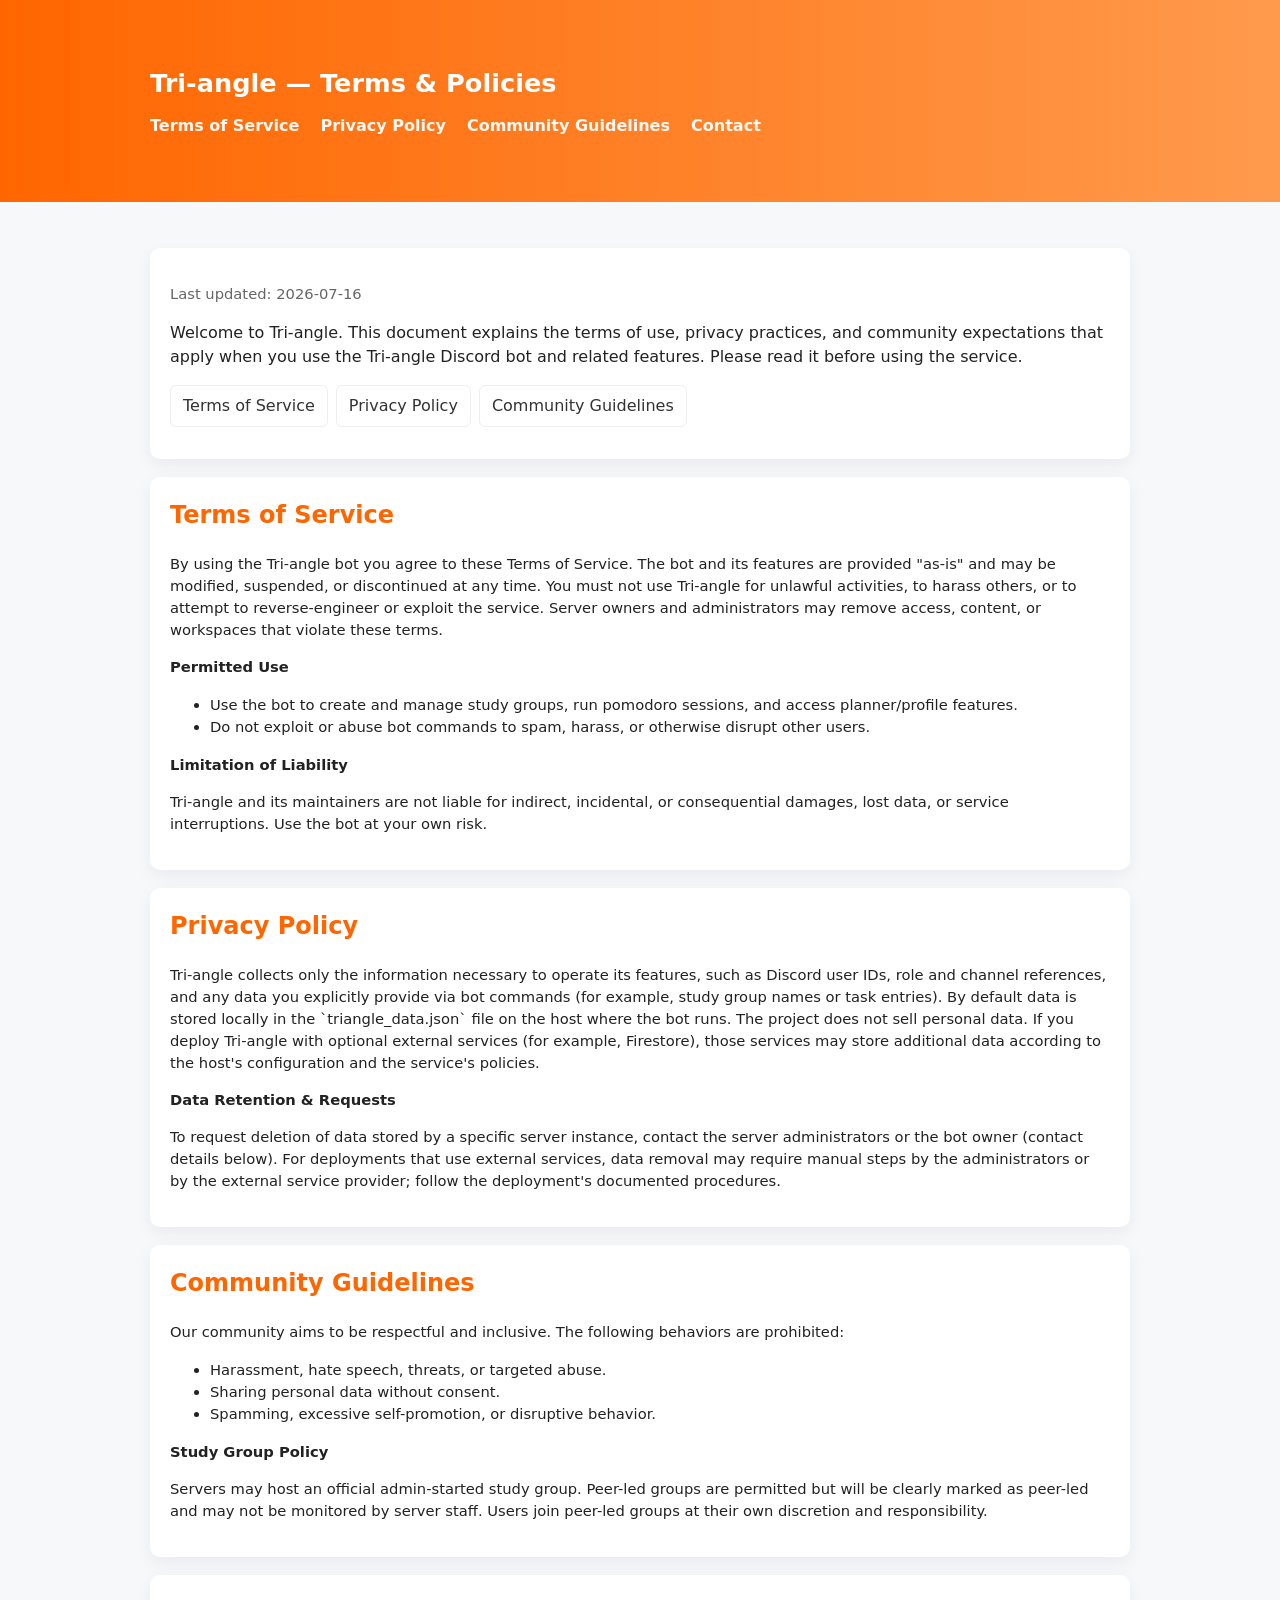
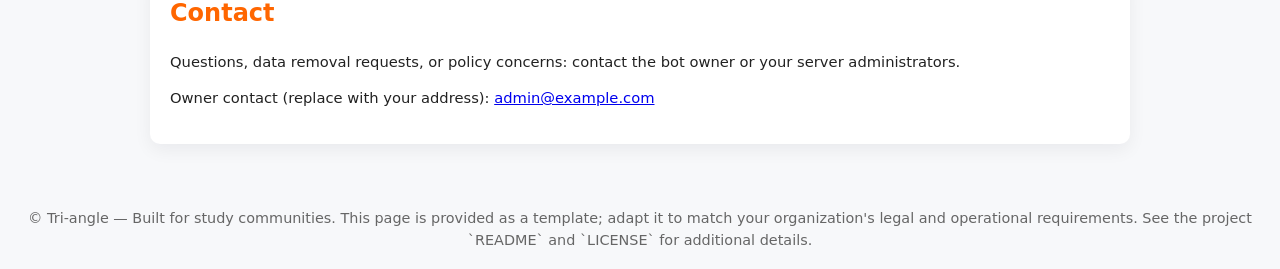
==== terms_and_policies.html @ b5ef46c4 "commit" ====
<!doctype html>
<html lang="en">
<head>
  <meta charset="utf-8" />
  <meta name="viewport" content="width=device-width,initial-scale=1" />
  <title>Tri-angle — Terms & Policies</title>
  <style>
    :root{--accent:#ff6600;--muted:#666}
    body{font-family:Inter,system-ui,Segoe UI,Roboto,Arial;line-height:1.5;color:#222;margin:0;padding:0;background:#f7f8fa}
    header{background:linear-gradient(90deg,var(--accent),#ff9a4d);color:#fff;padding:36px 20px}
    .wrap{max-width:980px;margin:0 auto;padding:28px}
    h1{margin:0;font-size:1.6rem}
    nav{margin-top:12px}
    nav a{color:rgba(255,255,255,0.95);text-decoration:none;margin-right:16px;font-weight:600}
    section{background:#fff;border-radius:10px;padding:20px;margin:18px 0;box-shadow:0 6px 18px rgba(12,20,30,0.06)}
    h2{color:var(--accent);margin-top:0}
    .muted{color:var(--muted);font-size:0.95rem}
    footer{padding:18px 20px;text-align:center;color:var(--muted);font-size:0.9rem}
    @media (max-width:600px){.wrap{padding:18px}header{padding:28px 12px}nav a{display:block;margin:6px 0}}
    .toc{display:flex;flex-wrap:wrap;gap:8px;margin:12px 0}
    .toc a{background:#fff;border:1px solid #eee;padding:8px 12px;border-radius:6px;color:#333;text-decoration:none}
    .small{font-size:0.92rem}
  </style>
</head>
<body>
  <header>
    <div class="wrap">
      <h1>Tri-angle — Terms & Policies</h1>
      <nav>
        <a href="#terms">Terms of Service</a>
        <a href="#privacy">Privacy Policy</a>
        <a href="#community">Community Guidelines</a>
        <a href="#contact">Contact</a>
      </nav>
    </div>
  </header>

  <main class="wrap">
    <section id="overview">
      <p class="muted small">Last updated: 2026-07-16</p>
      <p>Welcome to Tri-angle. This document explains the terms of use, privacy practices,
      and community expectations that apply when you use the Tri-angle Discord bot and
      related features. Please read it before using the service.</p>
      <div class="toc">
        <a href="#terms">Terms of Service</a>
        <a href="#privacy">Privacy Policy</a>
        <a href="#community">Community Guidelines</a>
      </div>
    </section>

    <section id="terms">
      <h2>Terms of Service</h2>
      <p class="small">By using the Tri-angle bot you agree to these Terms of Service. The
      bot and its features are provided "as-is" and may be modified, suspended, or
      discontinued at any time. You must not use Tri-angle for unlawful activities,
      to harass others, or to attempt to reverse-engineer or exploit the service.
      Server owners and administrators may remove access, content, or workspaces
      that violate these terms.</p>

      <h3 class="small">Permitted Use</h3>
      <ul>
        <li class="small">Use the bot to create and manage study groups, run pomodoro sessions, and access planner/profile features.</li>
        <li class="small">Do not exploit or abuse bot commands to spam, harass, or otherwise disrupt other users.</li>
      </ul>

      <h3 class="small">Limitation of Liability</h3>
      <p class="small">Tri-angle and its maintainers are not liable for indirect, incidental,
      or consequential damages, lost data, or service interruptions. Use the bot at your own risk.</p>
    </section>

    <section id="privacy">
      <h2>Privacy Policy</h2>
      <p class="small">Tri-angle collects only the information necessary to operate its features,
      such as Discord user IDs, role and channel references, and any data you explicitly
      provide via bot commands (for example, study group names or task entries). By
      default data is stored locally in the `triangle_data.json` file on the host where
      the bot runs. The project does not sell personal data. If you deploy Tri-angle with
      optional external services (for example, Firestore), those services may store
      additional data according to the host's configuration and the service's policies.</p>

      <h3 class="small">Data Retention & Requests</h3>
      <p class="small">To request deletion of data stored by a specific server instance, contact
      the server administrators or the bot owner (contact details below). For deployments
      that use external services, data removal may require manual steps by the administrators
      or by the external service provider; follow the deployment's documented procedures.</p>
    </section>

    <section id="community">
      <h2>Community Guidelines</h2>
      <p class="small">Our community aims to be respectful and inclusive. The following behaviors are prohibited:</p>
      <ul>
        <li class="small">Harassment, hate speech, threats, or targeted abuse.</li>
        <li class="small">Sharing personal data without consent.</li>
        <li class="small">Spamming, excessive self-promotion, or disruptive behavior.</li>
      </ul>

      <h3 class="small">Study Group Policy</h3>
      <p class="small">Servers may host an official admin-started study group. Peer-led groups are
      permitted but will be clearly marked as peer-led and may not be monitored by server
      staff. Users join peer-led groups at their own discretion and responsibility.</p>
    </section>

    <section id="contact">
      <h2>Contact</h2>
      <p class="small">Questions, data removal requests, or policy concerns: contact the bot owner or your server administrators.</p>
      <p class="small">Owner contact (replace with your address): <a href="mailto:admin@example.com">admin@example.com</a></p>
    </section>
  </main>

  <footer>
    © Tri-angle — Built for study communities. This page is provided as a template; adapt it to match your organization's legal and operational requirements. See the project `README` and `LICENSE` for additional details.
  </footer>
</body>
</html>
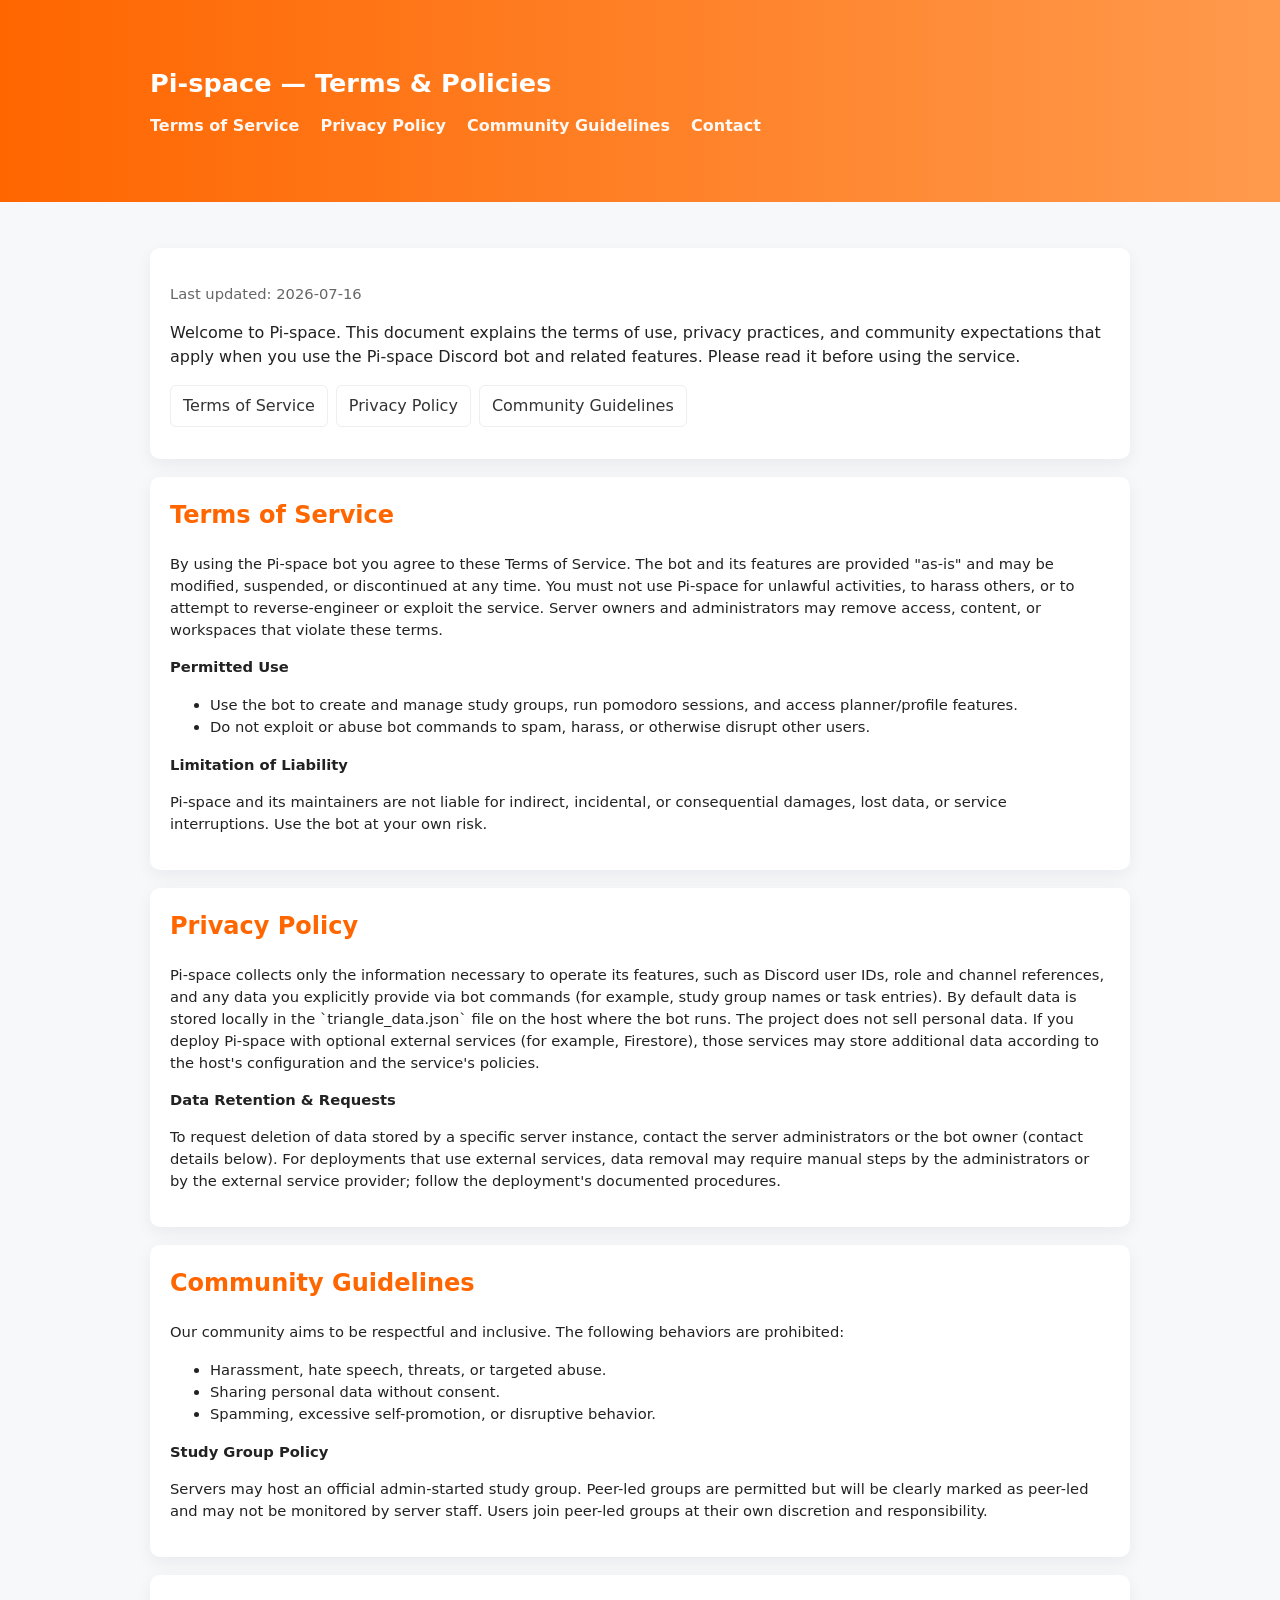
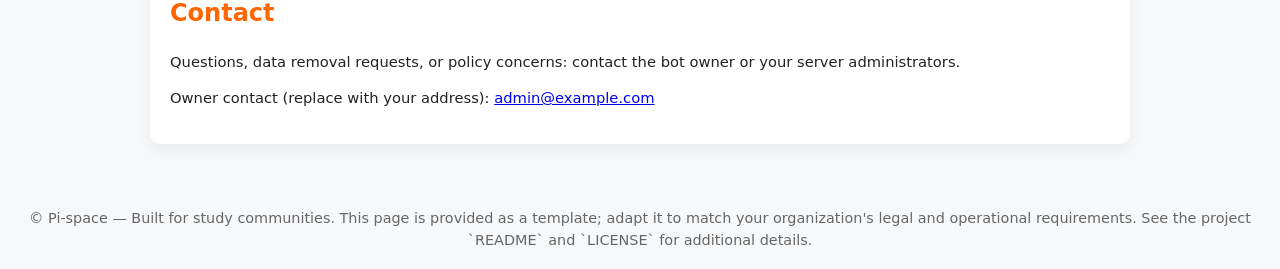
==== commit 4cb9072d: "commit" ====
--- a/terms_and_policies.html
+++ b/terms_and_policies.html
@@ -3,7 +3,7 @@
 <head>
   <meta charset="utf-8" />
   <meta name="viewport" content="width=device-width,initial-scale=1" />
-  <title>Tri-angle — Terms & Policies</title>
+  <title>Pi-space — Terms & Policies</title>
   <style>
     :root{--accent:#ff6600;--muted:#666}
     body{font-family:Inter,system-ui,Segoe UI,Roboto,Arial;line-height:1.5;color:#222;margin:0;padding:0;background:#f7f8fa}
@@ -25,7 +25,7 @@
 <body>
   <header>
     <div class="wrap">
-      <h1>Tri-angle — Terms & Policies</h1>
+      <h1>Pi-space — Terms & Policies</h1>
       <nav>
         <a href="#terms">Terms of Service</a>
         <a href="#privacy">Privacy Policy</a>
@@ -38,8 +38,8 @@
   <main class="wrap">
     <section id="overview">
       <p class="muted small">Last updated: 2026-07-16</p>
-      <p>Welcome to Tri-angle. This document explains the terms of use, privacy practices,
-      and community expectations that apply when you use the Tri-angle Discord bot and
+      <p>Welcome to Pi-space. This document explains the terms of use, privacy practices,
+      and community expectations that apply when you use the Pi-space Discord bot and
       related features. Please read it before using the service.</p>
       <div class="toc">
         <a href="#terms">Terms of Service</a>
@@ -50,9 +50,9 @@
 
     <section id="terms">
       <h2>Terms of Service</h2>
-      <p class="small">By using the Tri-angle bot you agree to these Terms of Service. The
+      <p class="small">By using the Pi-space bot you agree to these Terms of Service. The
       bot and its features are provided "as-is" and may be modified, suspended, or
-      discontinued at any time. You must not use Tri-angle for unlawful activities,
+      discontinued at any time. You must not use Pi-space for unlawful activities,
       to harass others, or to attempt to reverse-engineer or exploit the service.
       Server owners and administrators may remove access, content, or workspaces
       that violate these terms.</p>
@@ -64,17 +64,17 @@
       </ul>
 
       <h3 class="small">Limitation of Liability</h3>
-      <p class="small">Tri-angle and its maintainers are not liable for indirect, incidental,
+      <p class="small">Pi-space and its maintainers are not liable for indirect, incidental,
       or consequential damages, lost data, or service interruptions. Use the bot at your own risk.</p>
     </section>
 
     <section id="privacy">
       <h2>Privacy Policy</h2>
-      <p class="small">Tri-angle collects only the information necessary to operate its features,
+      <p class="small">Pi-space collects only the information necessary to operate its features,
       such as Discord user IDs, role and channel references, and any data you explicitly
       provide via bot commands (for example, study group names or task entries). By
       default data is stored locally in the `triangle_data.json` file on the host where
-      the bot runs. The project does not sell personal data. If you deploy Tri-angle with
+      the bot runs. The project does not sell personal data. If you deploy Pi-space with
       optional external services (for example, Firestore), those services may store
       additional data according to the host's configuration and the service's policies.</p>
 
@@ -108,7 +108,7 @@
   </main>
 
   <footer>
-    © Tri-angle — Built for study communities. This page is provided as a template; adapt it to match your organization's legal and operational requirements. See the project `README` and `LICENSE` for additional details.
+    © Pi-space — Built for study communities. This page is provided as a template; adapt it to match your organization's legal and operational requirements. See the project `README` and `LICENSE` for additional details.
   </footer>
 </body>
 </html>
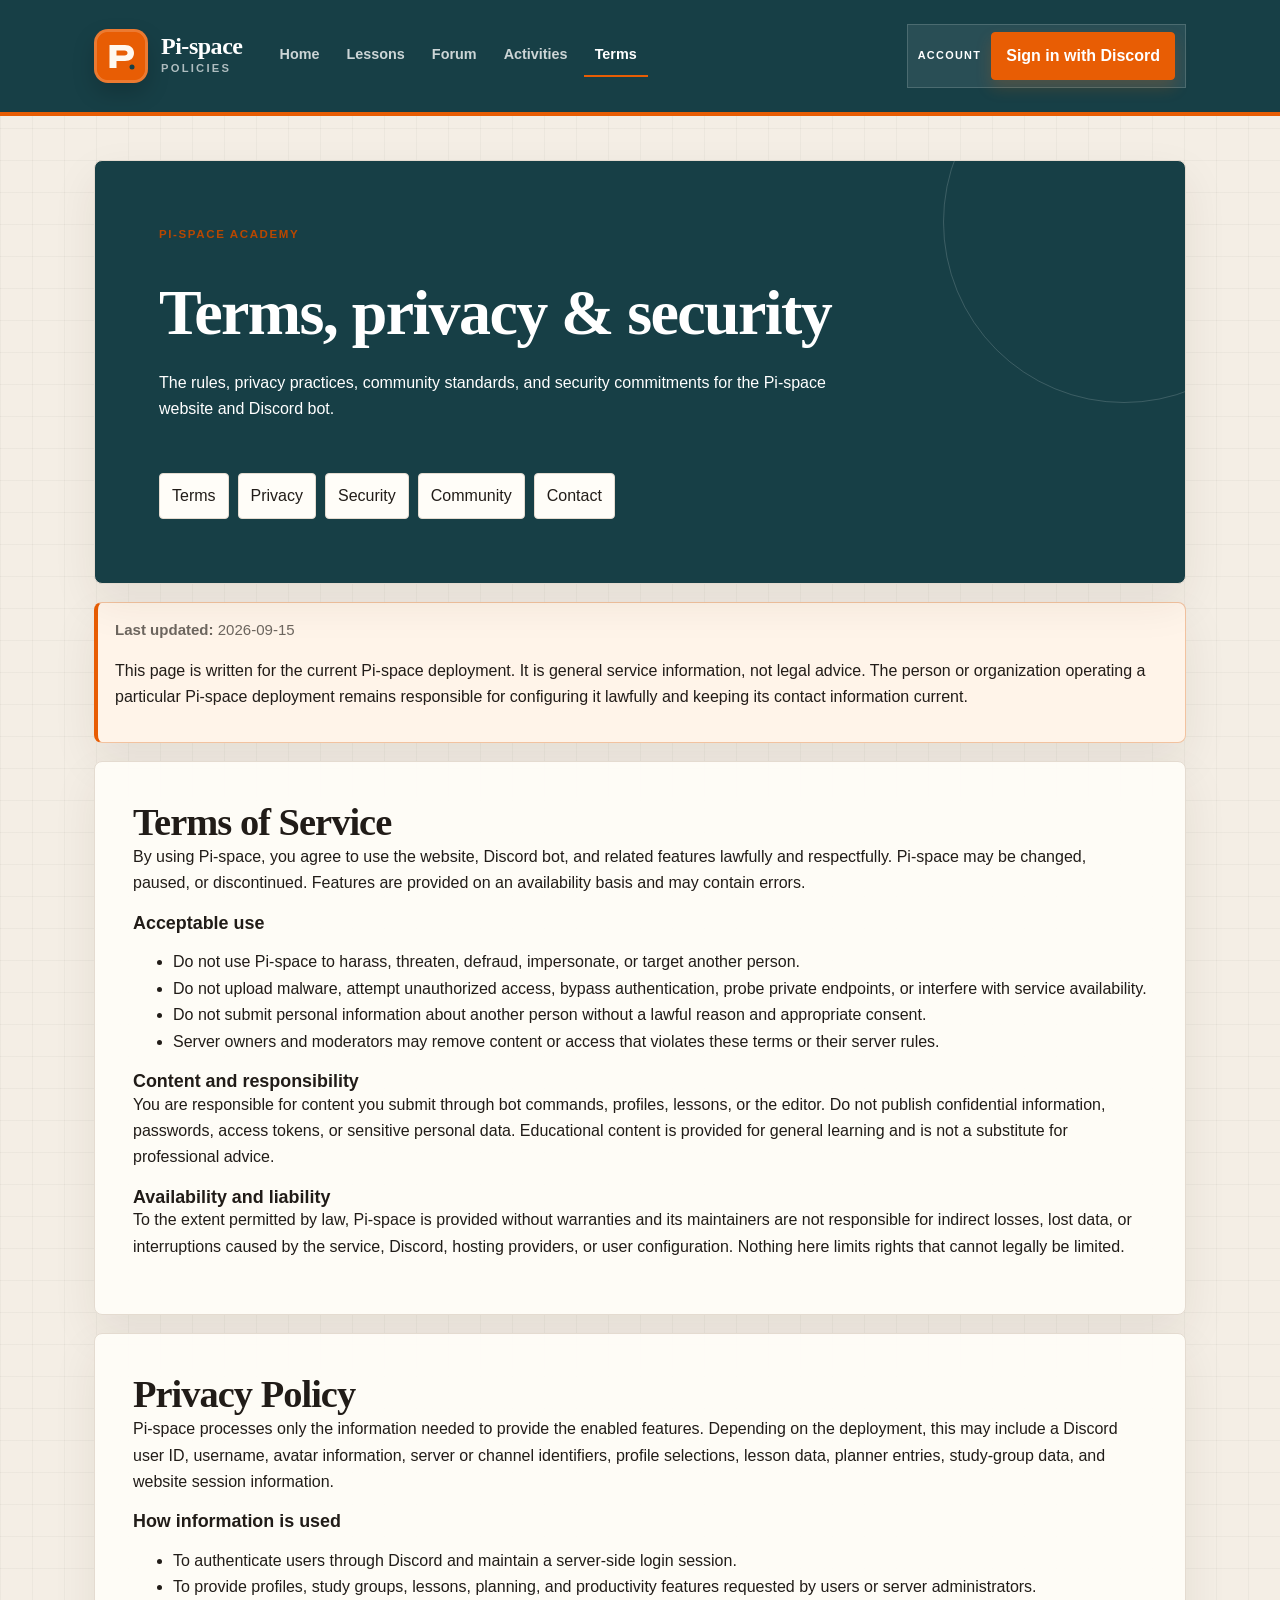
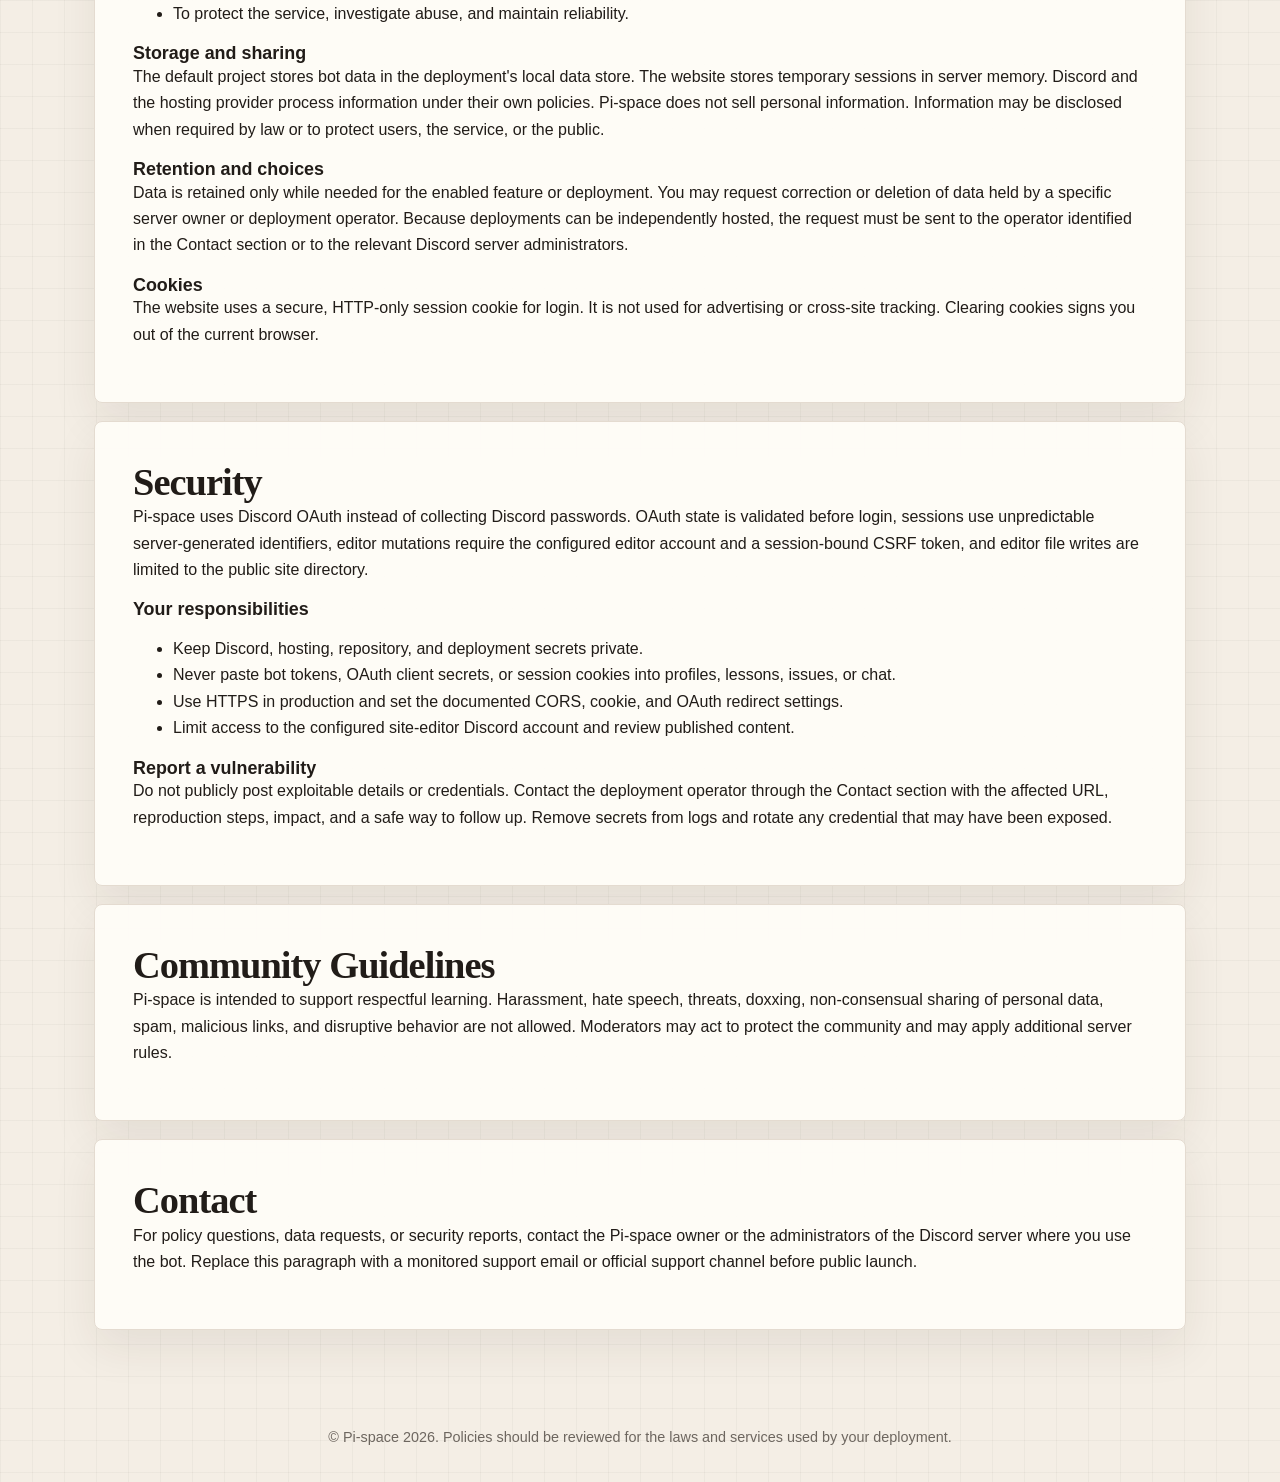
==== commit d039820d: "gotjn" ====
--- a/terms_and_policies.html
+++ b/terms_and_policies.html
@@ -3,112 +3,93 @@
 <head>
   <meta charset="utf-8" />
   <meta name="viewport" content="width=device-width,initial-scale=1" />
-  <title>Pi-space — Terms & Policies</title>
-  <style>
-    :root{--accent:#ff6600;--muted:#666}
-    body{font-family:Inter,system-ui,Segoe UI,Roboto,Arial;line-height:1.5;color:#222;margin:0;padding:0;background:#f7f8fa}
-    header{background:linear-gradient(90deg,var(--accent),#ff9a4d);color:#fff;padding:36px 20px}
-    .wrap{max-width:980px;margin:0 auto;padding:28px}
-    h1{margin:0;font-size:1.6rem}
-    nav{margin-top:12px}
-    nav a{color:rgba(255,255,255,0.95);text-decoration:none;margin-right:16px;font-weight:600}
-    section{background:#fff;border-radius:10px;padding:20px;margin:18px 0;box-shadow:0 6px 18px rgba(12,20,30,0.06)}
-    h2{color:var(--accent);margin-top:0}
-    .muted{color:var(--muted);font-size:0.95rem}
-    footer{padding:18px 20px;text-align:center;color:var(--muted);font-size:0.9rem}
-    @media (max-width:600px){.wrap{padding:18px}header{padding:28px 12px}nav a{display:block;margin:6px 0}}
-    .toc{display:flex;flex-wrap:wrap;gap:8px;margin:12px 0}
-    .toc a{background:#fff;border:1px solid #eee;padding:8px 12px;border-radius:6px;color:#333;text-decoration:none}
-    .small{font-size:0.92rem}
-  </style>
+  <meta name="description" content="Pi-space terms of service, privacy policy, community guidelines, and security information." />
+  <title>Pi-space - Terms, Privacy &amp; Security</title>
+  <link rel="stylesheet" href="site/styles.css">
+  <link rel="manifest" href="/manifest.webmanifest">
+  <meta name="theme-color" content="#173f46">
 </head>
 <body>
-  <header>
-    <div class="wrap">
-      <h1>Pi-space — Terms & Policies</h1>
-      <nav>
-        <a href="#terms">Terms of Service</a>
-        <a href="#privacy">Privacy Policy</a>
-        <a href="#community">Community Guidelines</a>
-        <a href="#contact">Contact</a>
+  <script src="site/site-config.js"></script>
+  <script src="site/auth.js"></script>
+  <script src="site/pwa.js"></script>
+  <header class="header">
+    <div class="wrap header-inner">
+      <a class="site-brand" href="site/index.html" aria-label="Pi-space home">
+        <span class="site-logo-wrap"><img class="site-logo" src="site/logo.svg" alt="Pi-space community logo" /></span>
+        <span class="site-brand-copy"><span class="site-brand-name">Pi-space</span><span class="site-brand-subtitle">Policies</span></span>
+      </a>
+      <nav class="site-nav" aria-label="Primary navigation">
+        <a href="site/index.html">Home</a>
+        <a href="site/lessons.html">Lessons</a>
+        <a href="site/forum.html">Forum</a>
+        <a href="site/activities.html">Activities</a>
+        <a href="#terms" aria-current="page">Terms</a>
       </nav>
+      <div id="auth-widget" class="auth-slot"></div>
     </div>
   </header>
 
-  <main class="wrap">
-    <section id="overview">
-      <p class="muted small">Last updated: 2026-07-16</p>
-      <p>Welcome to Pi-space. This document explains the terms of use, privacy practices,
-      and community expectations that apply when you use the Pi-space Discord bot and
-      related features. Please read it before using the service.</p>
-      <div class="toc">
-        <a href="#terms">Terms of Service</a>
-        <a href="#privacy">Privacy Policy</a>
-        <a href="#community">Community Guidelines</a>
-      </div>
+  <main class="wrap main policy-main">
+    <section class="card hero policy-hero">
+      <div class="section-label">Pi-space Academy</div>
+      <h1>Terms, privacy &amp; security</h1>
+      <p class="hero-copy">The rules, privacy practices, community standards, and security commitments for the Pi-space website and Discord bot.</p>
+      <nav class="toc" aria-label="Policy navigation">
+        <a href="#terms">Terms</a><a href="#privacy">Privacy</a><a href="#security">Security</a><a href="#community">Community</a><a href="#contact">Contact</a>
+      </nav>
     </section>
 
-    <section id="terms">
-      <h2>Terms of Service</h2>
-      <p class="small">By using the Pi-space bot you agree to these Terms of Service. The
-      bot and its features are provided "as-is" and may be modified, suspended, or
-      discontinued at any time. You must not use Pi-space for unlawful activities,
-      to harass others, or to attempt to reverse-engineer or exploit the service.
-      Server owners and administrators may remove access, content, or workspaces
-      that violate these terms.</p>
-
-      <h3 class="small">Permitted Use</h3>
-      <ul>
-        <li class="small">Use the bot to create and manage study groups, run pomodoro sessions, and access planner/profile features.</li>
-        <li class="small">Do not exploit or abuse bot commands to spam, harass, or otherwise disrupt other users.</li>
-      </ul>
-
-      <h3 class="small">Limitation of Liability</h3>
-      <p class="small">Pi-space and its maintainers are not liable for indirect, incidental,
-      or consequential damages, lost data, or service interruptions. Use the bot at your own risk.</p>
+    <section id="overview" class="card editor-note">
+      <p class="small"><strong>Last updated:</strong> 2026-09-15</p>
+      <p>This page is written for the current Pi-space deployment. It is general service information, not legal advice. The person or organization operating a particular Pi-space deployment remains responsible for configuring it lawfully and keeping its contact information current.</p>
     </section>
 
-    <section id="privacy">
-      <h2>Privacy Policy</h2>
-      <p class="small">Pi-space collects only the information necessary to operate its features,
-      such as Discord user IDs, role and channel references, and any data you explicitly
-      provide via bot commands (for example, study group names or task entries). By
-      default data is stored locally in the `triangle_data.json` file on the host where
-      the bot runs. The project does not sell personal data. If you deploy Pi-space with
-      optional external services (for example, Firestore), those services may store
-      additional data according to the host's configuration and the service's policies.</p>
-
-      <h3 class="small">Data Retention & Requests</h3>
-      <p class="small">To request deletion of data stored by a specific server instance, contact
-      the server administrators or the bot owner (contact details below). For deployments
-      that use external services, data removal may require manual steps by the administrators
-      or by the external service provider; follow the deployment's documented procedures.</p>
+    <section id="terms" class="card">
+      <h2>Terms of Service</h2>
+      <p>By using Pi-space, you agree to use the website, Discord bot, and related features lawfully and respectfully. Pi-space may be changed, paused, or discontinued. Features are provided on an availability basis and may contain errors.</p>
+      <h3>Acceptable use</h3>
+      <ul><li>Do not use Pi-space to harass, threaten, defraud, impersonate, or target another person.</li><li>Do not upload malware, attempt unauthorized access, bypass authentication, probe private endpoints, or interfere with service availability.</li><li>Do not submit personal information about another person without a lawful reason and appropriate consent.</li><li>Server owners and moderators may remove content or access that violates these terms or their server rules.</li></ul>
+      <h3>Content and responsibility</h3>
+      <p>You are responsible for content you submit through bot commands, profiles, lessons, or the editor. Do not publish confidential information, passwords, access tokens, or sensitive personal data. Educational content is provided for general learning and is not a substitute for professional advice.</p>
+      <h3>Availability and liability</h3>
+      <p>To the extent permitted by law, Pi-space is provided without warranties and its maintainers are not responsible for indirect losses, lost data, or interruptions caused by the service, Discord, hosting providers, or user configuration. Nothing here limits rights that cannot legally be limited.</p>
     </section>
 
-    <section id="community">
-      <h2>Community Guidelines</h2>
-      <p class="small">Our community aims to be respectful and inclusive. The following behaviors are prohibited:</p>
-      <ul>
-        <li class="small">Harassment, hate speech, threats, or targeted abuse.</li>
-        <li class="small">Sharing personal data without consent.</li>
-        <li class="small">Spamming, excessive self-promotion, or disruptive behavior.</li>
-      </ul>
-
-      <h3 class="small">Study Group Policy</h3>
-      <p class="small">Servers may host an official admin-started study group. Peer-led groups are
-      permitted but will be clearly marked as peer-led and may not be monitored by server
-      staff. Users join peer-led groups at their own discretion and responsibility.</p>
+    <section id="privacy" class="card">
+      <h2>Privacy Policy</h2>
+      <p>Pi-space processes only the information needed to provide the enabled features. Depending on the deployment, this may include a Discord user ID, username, avatar information, server or channel identifiers, profile selections, lesson data, planner entries, study-group data, and website session information.</p>
+      <h3>How information is used</h3>
+      <ul><li>To authenticate users through Discord and maintain a server-side login session.</li><li>To provide profiles, study groups, lessons, planning, and productivity features requested by users or server administrators.</li><li>To protect the service, investigate abuse, and maintain reliability.</li></ul>
+      <h3>Storage and sharing</h3>
+      <p>The default project stores bot data in the deployment's local data store. The website stores temporary sessions in server memory. Discord and the hosting provider process information under their own policies. Pi-space does not sell personal information. Information may be disclosed when required by law or to protect users, the service, or the public.</p>
+      <h3>Retention and choices</h3>
+      <p>Data is retained only while needed for the enabled feature or deployment. You may request correction or deletion of data held by a specific server owner or deployment operator. Because deployments can be independently hosted, the request must be sent to the operator identified in the Contact section or to the relevant Discord server administrators.</p>
+      <h3>Cookies</h3>
+      <p>The website uses a secure, HTTP-only session cookie for login. It is not used for advertising or cross-site tracking. Clearing cookies signs you out of the current browser.</p>
     </section>
 
-    <section id="contact">
+    <section id="security" class="card">
+      <h2>Security</h2>
+      <p>Pi-space uses Discord OAuth instead of collecting Discord passwords. OAuth state is validated before login, sessions use unpredictable server-generated identifiers, editor mutations require the configured editor account and a session-bound CSRF token, and editor file writes are limited to the public site directory.</p>
+      <h3>Your responsibilities</h3>
+      <ul><li>Keep Discord, hosting, repository, and deployment secrets private.</li><li>Never paste bot tokens, OAuth client secrets, or session cookies into profiles, lessons, issues, or chat.</li><li>Use HTTPS in production and set the documented CORS, cookie, and OAuth redirect settings.</li><li>Limit access to the configured site-editor Discord account and review published content.</li></ul>
+      <h3>Report a vulnerability</h3>
+      <p>Do not publicly post exploitable details or credentials. Contact the deployment operator through the Contact section with the affected URL, reproduction steps, impact, and a safe way to follow up. Remove secrets from logs and rotate any credential that may have been exposed.</p>
+    </section>
+
+    <section id="community" class="card">
+      <h2>Community Guidelines</h2>
+      <p>Pi-space is intended to support respectful learning. Harassment, hate speech, threats, doxxing, non-consensual sharing of personal data, spam, malicious links, and disruptive behavior are not allowed. Moderators may act to protect the community and may apply additional server rules.</p>
+    </section>
+
+    <section id="contact" class="card">
       <h2>Contact</h2>
-      <p class="small">Questions, data removal requests, or policy concerns: contact the bot owner or your server administrators.</p>
-      <p class="small">Owner contact (replace with your address): <a href="mailto:admin@example.com">admin@example.com</a></p>
+      <p>For policy questions, data requests, or security reports, contact the Pi-space owner or the administrators of the Discord server where you use the bot. Replace this paragraph with a monitored support email or official support channel before public launch.</p>
     </section>
   </main>
 
-  <footer>
-    © Pi-space — Built for study communities. This page is provided as a template; adapt it to match your organization's legal and operational requirements. See the project `README` and `LICENSE` for additional details.
-  </footer>
+  <footer>© Pi-space 2026. Policies should be reviewed for the laws and services used by your deployment.</footer>
+  <script>mountTriangleAuthWidget("auth-widget");</script>
 </body>
 </html>
--- a/site/styles.css
+++ b/site/styles.css
@@ -0,0 +1,196 @@
+:root {
+  --accent: #e85d04;
+  --accent-dark: #b94700;
+  --teal: #173f46;
+  --paper: #fffdf8;
+  --paper-deep: #f4eee5;
+  --ink: #211c18;
+  --muted: #6d665f;
+  --line: #e4dbd0;
+  --shadow: 0 18px 45px rgba(49, 35, 23, .08);
+  --display: Georgia, "Times New Roman", serif;
+  --body: "Avenir Next", Avenir, "Segoe UI", sans-serif;
+}
+
+* { box-sizing: border-box; }
+html { scroll-behavior: smooth; }
+body {
+  color: var(--ink);
+  background-color: var(--paper-deep);
+  background-image: linear-gradient(rgba(33, 28, 24, .035) 1px, transparent 1px), linear-gradient(90deg, rgba(33, 28, 24, .035) 1px, transparent 1px);
+  background-size: 32px 32px;
+  font-family: var(--body);
+  line-height: 1.65;
+  margin: 0;
+}
+a { color: inherit; }
+button, input, textarea { font: inherit; }
+.wrap { max-width: 1160px; margin: 0 auto; padding: 30px 34px; }
+.header {
+  background: var(--teal);
+  border-bottom: 4px solid var(--accent);
+  color: #fff;
+}
+.header .wrap { align-items: center; display: flex; flex-wrap: wrap; gap: 26px; justify-content: space-between; }
+.header-inner { padding-bottom: 24px; padding-top: 24px; }
+.site-brand { align-items: center; display: inline-flex; gap: 13px; min-width: 0; text-decoration: none; }
+.site-logo-wrap { align-items: center; background: var(--accent); border: 3px solid rgba(255, 255, 255, .18); border-radius: 14px; box-shadow: 0 10px 22px rgba(0, 0, 0, .18); display: grid; flex: 0 0 auto; height: 54px; justify-content: center; overflow: hidden; padding: 0; position: relative; width: 54px; }
+.site-logo { display: block; height: 100%; object-fit: cover; position: relative; width: 100%; z-index: 1; }
+.site-logo-fallback { color: #fff; font-family: var(--display); font-size: 1.5rem; font-weight: 700; }
+.site-brand-copy { display: flex; flex-direction: column; gap: 1px; min-width: 0; }
+.site-brand-name { font-family: var(--display); font-size: 1.5rem; font-weight: 700; letter-spacing: -.02em; line-height: 1; }
+.site-brand-subtitle { color: rgba(255, 255, 255, .66); font-size: .7rem; font-weight: 800; letter-spacing: .2em; text-transform: uppercase; }
+.site-nav { align-items: center; display: flex; flex-wrap: wrap; gap: 5px; }
+.site-nav a { border-bottom: 2px solid transparent; color: rgba(255, 255, 255, .78); font-size: .9rem; font-weight: 800; padding: 8px 11px; text-decoration: none; transition: color .18s ease, border-color .18s ease; }
+.site-nav a:hover, .site-nav a:focus-visible, .site-nav a[aria-current="page"] { border-color: var(--accent); color: #fff; }
+.main { padding-bottom: 60px; padding-top: 26px; }
+h1, h2, h3 { line-height: 1.15; margin: 0; }
+h1, h2 { font-family: var(--display); letter-spacing: -.025em; }
+h1 { font-size: clamp(2.2rem, 5vw, 4.3rem); }
+h2 { font-size: clamp(1.7rem, 3vw, 2.5rem); }
+h3 { font-size: 1.12rem; }
+p { margin: 0 0 1em; }
+.card { background: rgba(255, 253, 248, .94); border: 1px solid var(--line); border-radius: 8px; box-shadow: var(--shadow); margin: 18px 0; padding: clamp(22px, 4vw, 38px); }
+.card:hover { box-shadow: 0 22px 50px rgba(49, 35, 23, .12); }
+.hero { background: var(--teal); color: #fff; display: grid; gap: 20px; min-height: 330px; overflow: hidden; padding: clamp(28px, 6vw, 64px); position: relative; }
+.hero::after { border: 1px solid rgba(255, 255, 255, .16); border-radius: 50%; content: ""; height: 360px; position: absolute; right: -120px; top: -120px; width: 360px; }
+.hero h2 { color: #fff8ef; font-size: clamp(2.4rem, 6vw, 5.2rem); max-width: 760px; position: relative; z-index: 1; }
+.hero-copy { max-width: 700px; position: relative; z-index: 1; }
+.hero-copy p { color: rgba(255, 255, 255, .8); font-size: 1.08rem; }
+.hero-copy .auth-link { color: #fff; }
+.banner-image { border: 1px solid rgba(255, 255, 255, .22); border-radius: 6px; max-height: 260px; object-fit: cover; width: 100%; }
+.feature-grid, .grid { display: grid; gap: 16px; grid-template-columns: repeat(auto-fit, minmax(230px, 1fr)); margin-top: 20px; }
+.feature-link, .lesson-card { background: var(--paper); border: 1px solid var(--line); border-radius: 6px; padding: 21px; text-decoration: none; transition: border-color .18s ease, box-shadow .18s ease, transform .18s ease; }
+.feature-link:hover, .feature-link:focus-visible, .lesson-card:hover { border-color: var(--accent); box-shadow: 0 12px 25px rgba(49, 35, 23, .1); transform: translateY(-3px); }
+.feature-link { display: flex; flex-direction: column; gap: 12px; justify-content: space-between; min-height: 180px; }
+.feature-link strong, .lesson-card h3 { color: var(--teal); font-size: 1.2rem; }
+.feature-link span, .lesson-card p { color: var(--muted); }
+.feature-link .feature-label, .section-label { color: var(--accent-dark); font-size: .72rem; font-weight: 900; letter-spacing: .14em; text-transform: uppercase; }
+.feature-link .feature-label { align-self: flex-start; background: #fff0e5; border-left: 3px solid var(--accent); padding: 5px 8px; }
+.feature-link .feature-text { font-size: .95rem; line-height: 1.55; }
+.section-label { display: inline-block; margin-bottom: 12px; }
+.small { color: var(--muted); font-size: .94rem; }
+.server-status { align-items: center; background: rgba(255, 253, 248, .12); border: 1px solid rgba(255, 255, 255, .22); display: flex; flex-wrap: wrap; gap: 12px; margin-top: 4px; padding: 14px 16px; position: relative; z-index: 1; }
+.server-status-dot { background: var(--muted); border-radius: 50%; flex: 0 0 auto; height: 10px; width: 10px; }
+.server-status-dot.is-online { background: #72d18c; box-shadow: 0 0 0 4px rgba(114, 209, 140, .15); }
+.server-status-dot.is-unavailable { background: #f0a56f; }
+.server-status-copy { display: grid; gap: 1px; min-width: 0; }
+.server-status-copy strong { color: #fff8ef; }
+.server-status-copy span { color: rgba(255, 255, 255, .72); font-size: .9rem; }
+.server-status .auth-link { margin-left: auto; padding: 7px 11px; }
+.server-status-light { background: var(--paper-deep); border-color: var(--line); }
+.server-status-light .server-status-copy strong { color: var(--teal); }
+.server-status-light .server-status-copy span { color: var(--muted); }
+.lesson-live { display: flex; flex-direction: column; gap: 10px; }
+.lesson-meta { margin: 0; }
+.lesson-summary { color: var(--ink); margin: 0; white-space: pre-wrap; }
+.badge { background: #fff0e5; color: var(--accent-dark); display: inline-flex; font-size: .78rem; font-weight: 800; padding: 4px 8px; }
+.empty-state { color: var(--muted); grid-column: 1 / -1; }
+.toc { display: flex; flex-wrap: wrap; gap: 9px; margin: 14px 0 0; }
+.toc a { background: var(--paper); border: 1px solid var(--line); border-radius: 4px; color: var(--ink); padding: 9px 12px; text-decoration: none; }
+.toc a:hover, .toc a:focus-visible { border-color: var(--accent); }
+.auth-widget { align-items: center; display: flex; flex-wrap: wrap; gap: 10px; justify-content: flex-end; margin-left: auto; }
+.auth-slot { display: flex; justify-content: flex-end; margin-left: auto; }
+.auth-slot-login { justify-content: flex-start; margin-bottom: 14px; margin-left: 0; }
+.auth-widget-loading { color: rgba(255, 255, 255, .8); font-size: .9rem; font-weight: 700; }
+.auth-widget-guest, .auth-widget-signed-in { align-items: center; background: rgba(255, 255, 255, .08); border: 1px solid rgba(255, 255, 255, .16); display: flex; flex-wrap: wrap; gap: 10px; padding: 7px 10px; }
+.auth-status-label, .auth-editor-badge { color: #fff; font-size: .68rem; font-weight: 900; letter-spacing: .12em; text-transform: uppercase; }
+.auth-status-label-signed-in { color: #ffb37f; }
+.auth-editor-badge { border-left: 2px solid var(--accent); padding-left: 8px; }
+.auth-user { align-items: center; display: flex; gap: 8px; }
+.auth-avatar { border: 2px solid rgba(255, 255, 255, .65); border-radius: 50%; height: 28px; object-fit: cover; width: 28px; }
+.auth-name { color: #fff; font-size: .88rem; font-weight: 800; white-space: nowrap; }
+.auth-link { align-items: center; background: var(--teal); border: 1px solid var(--teal); border-radius: 4px; color: #fff; cursor: pointer; display: inline-flex; font-weight: 900; justify-content: center; padding: 10px 14px; text-decoration: none; transition: background .18s ease, border-color .18s ease, transform .18s ease; }
+.auth-link:hover, .auth-link:focus-visible { background: var(--accent); border-color: var(--accent); transform: translateY(-1px); }
+.auth-link-login { background: var(--accent); border-color: var(--accent); box-shadow: 0 8px 16px rgba(232, 93, 4, .2); }
+.auth-link-login:hover, .auth-link-login:focus-visible { background: var(--accent-dark); border-color: var(--accent-dark); }
+.auth-link.secondary { background: transparent; border-color: rgba(255, 255, 255, .5); color: #fff; }
+.auth-link.secondary:hover, .auth-link.secondary:focus-visible { background: rgba(255, 255, 255, .1); }
+.auth-shell { align-items: center; display: grid; min-height: calc(100vh - 120px); padding: 24px; }
+.auth-card { background: rgba(255, 253, 248, .98); border: 1px solid var(--line); border-radius: 8px; box-shadow: 0 25px 70px rgba(12, 20, 30, .16); margin: 0 auto; max-width: 760px; padding: clamp(24px, 5vw, 44px); width: 100%; }
+.auth-kicker { color: var(--accent-dark); font-size: .75rem; font-weight: 900; letter-spacing: .14em; margin: 0 0 10px; text-transform: uppercase; }
+.auth-grid { display: grid; gap: 14px; margin-top: 20px; }
+.auth-list { color: var(--muted); margin: 0; padding-left: 18px; }
+.auth-actions { display: flex; flex-wrap: wrap; gap: 12px; margin-top: 20px; }
+.auth-note { color: var(--muted); font-size: .92rem; margin-top: 14px; }
+.editor-note { background: #fff4e9; border: 1px solid #f2c29f; border-left: 4px solid var(--accent); color: var(--ink); margin-top: 4px; padding: 15px 17px; }
+footer { color: var(--muted); font-size: .9rem; padding: 18px 20px 32px; text-align: center; }
+.profile-card { min-height: 150px; }
+.profile-image { border-radius: 6px; height: 64px; margin-bottom: 10px; object-fit: cover; width: 64px; }
+.editor-main { max-width: 1040px; }
+.editor-intro { background: var(--teal); color: #fff; }
+.editor-intro .small { color: rgba(255, 255, 255, .72); }
+.editor-panel-heading { align-items: flex-start; display: flex; gap: 16px; justify-content: space-between; }
+.editor-fields { display: grid; gap: 14px; grid-template-columns: repeat(2, minmax(0, 1fr)); margin-top: 18px; }
+.editor-fields label, #page-fields label { color: var(--ink); display: grid; font-size: .9rem; font-weight: 800; gap: 6px; }
+.editor-fields input, .editor-fields textarea, #page-fields textarea, .advanced-editor input, .advanced-editor textarea { background: #fff; border: 1px solid var(--line); border-radius: 4px; color: var(--ink); padding: 10px 12px; resize: vertical; width: 100%; }
+.editor-fields input:focus, .editor-fields textarea:focus, #page-fields textarea:focus, .advanced-editor input:focus, .advanced-editor textarea:focus { border-color: var(--accent); outline: 2px solid rgba(232, 93, 4, .18); }
+.field-wide { grid-column: 1 / -1; }
+.editor-status { color: #27734d; font-weight: 800; min-height: 24px; margin-top: 12px; }
+.editor-status.is-error { color: #b42318; }
+.editor-list { display: grid; gap: 14px; margin-top: 16px; }
+.editor-profile { background: var(--paper-deep); border: 1px solid var(--line); border-radius: 6px; padding: 16px; }
+.editor-profile-heading { align-items: center; display: flex; justify-content: space-between; }
+.remove-profile { background: transparent; border: 0; color: #b42318; cursor: pointer; font-weight: 800; }
+.editor-tabs { display: flex; flex-wrap: wrap; gap: 8px; margin: 18px 0; }
+.editor-tab { background: var(--paper); border: 1px solid var(--line); border-radius: 4px; cursor: pointer; font-weight: 800; padding: 9px 14px; }
+.editor-tab.active, .editor-tab:hover { background: var(--teal); border-color: var(--teal); color: #fff; }
+.advanced-editor { display: grid; gap: 10px; }
+.advanced-editor summary { cursor: pointer; font-weight: 900; }
+.editor-actions { display: flex; gap: 10px; margin-top: 4px; }
+.forum-main { max-width: 1180px; }
+.forum-hero { min-height: 360px; }
+.forum-hero .hero-copy { color: rgba(255, 255, 255, .8); }
+.forum-layout { align-items: start; display: grid; gap: 18px; grid-template-columns: 250px minmax(0, 1fr); }
+.forum-sidebar { position: sticky; top: 18px; }
+.forum-sidebar h2 { font-size: 1.7rem; }
+.forum-categories { display: grid; gap: 4px; margin: 16px 0 24px; }
+.forum-category { background: transparent; border: 0; border-left: 3px solid transparent; color: var(--muted); cursor: pointer; font-weight: 800; padding: 10px 12px; text-align: left; }
+.forum-category:hover, .forum-category.active { background: #fff0e5; border-left-color: var(--accent); color: var(--accent-dark); }
+.forum-sidebar .auth-link { width: 100%; }
+.forum-toolbar { align-items: end; border-bottom: 1px solid var(--line); display: flex; justify-content: space-between; padding-bottom: 16px; }
+.forum-controls { display: grid; gap: 8px; grid-template-columns: minmax(0, 1fr) auto; margin-top: 16px; }
+.forum-search input, .forum-sort select { background: var(--paper); border: 1px solid var(--line); border-radius: 4px; color: var(--ink); padding: 10px 12px; width: 100%; }
+.forum-search input:focus, .forum-sort select:focus { border-color: var(--accent); outline: 2px solid rgba(232, 93, 4, .18); }
+.sr-only { height: 1px; margin: -1px; overflow: hidden; position: absolute; width: 1px; clip: rect(0, 0, 0, 0); }
+.forum-threads { display: grid; gap: 10px; margin-top: 16px; }
+.forum-thread-card { background: var(--paper); border: 1px solid var(--line); border-radius: 6px; cursor: pointer; padding: 18px; text-align: left; transition: border-color .18s ease, box-shadow .18s ease, transform .18s ease; }
+.forum-thread-card:hover, .forum-thread-card:focus-visible { border-color: var(--accent); box-shadow: 0 12px 25px rgba(49, 35, 23, .1); transform: translateY(-2px); }
+.forum-thread-card h3 { color: var(--teal); }
+.forum-excerpt { margin: 8px 0; max-height: 3.2em; overflow: hidden; }
+.forum-meta { color: var(--muted); font-size: .78rem; margin: 0; }
+.forum-empty { padding: 30px 0; text-align: center; }
+.forum-thread-view { scroll-margin-top: 20px; }
+.forum-thread-heading { border-bottom: 1px solid var(--line); margin-bottom: 4px; padding-bottom: 16px; }
+.forum-post { border-bottom: 1px solid var(--line); padding: 18px 0; }
+.forum-post:last-of-type { border-bottom: 0; }
+.forum-post-author { color: var(--teal); margin-right: 12px; }
+.forum-post p { margin: 8px 0 0; white-space: pre-wrap; }
+.forum-post-original { border-left: 3px solid var(--accent); padding-left: 14px; }
+.forum-form { display: grid; gap: 13px; margin-top: 20px; }
+.forum-form label { color: var(--ink); display: grid; font-size: .9rem; font-weight: 800; gap: 6px; }
+.forum-form input, .forum-form select, .forum-form textarea { background: #fff; border: 1px solid var(--line); border-radius: 4px; color: var(--ink); padding: 11px 12px; resize: vertical; width: 100%; }
+.forum-form input:focus, .forum-form select:focus, .forum-form textarea:focus { border-color: var(--accent); outline: 2px solid rgba(232, 93, 4, .18); }
+.forum-form-actions { display: flex; flex-wrap: wrap; gap: 10px; }
+.forum-form button:disabled { cursor: wait; opacity: .6; }
+.forum-composer { scroll-margin-top: 20px; }
+
+@media (max-width: 760px) {
+  .wrap { padding: 22px 20px; }
+  .header .wrap { gap: 18px; }
+  .site-brand, .site-nav, .auth-slot { width: 100%; }
+  .site-nav, .auth-slot { justify-content: flex-start; }
+  .auth-widget { justify-content: flex-start; margin-left: 0; }
+  .feature-grid, .grid { grid-template-columns: 1fr; }
+  .forum-layout { grid-template-columns: 1fr; }
+  .forum-sidebar { position: static; }
+  .forum-controls { grid-template-columns: 1fr; }
+}
+@media (max-width: 600px) {
+  .header-inner { padding-bottom: 18px; padding-top: 18px; }
+  .editor-fields { grid-template-columns: 1fr; }
+  .field-wide { grid-column: auto; }
+  .editor-panel-heading { flex-direction: column; }
+  .editor-panel-heading .auth-link { width: 100%; }
+  .hero { min-height: 300px; }
+}
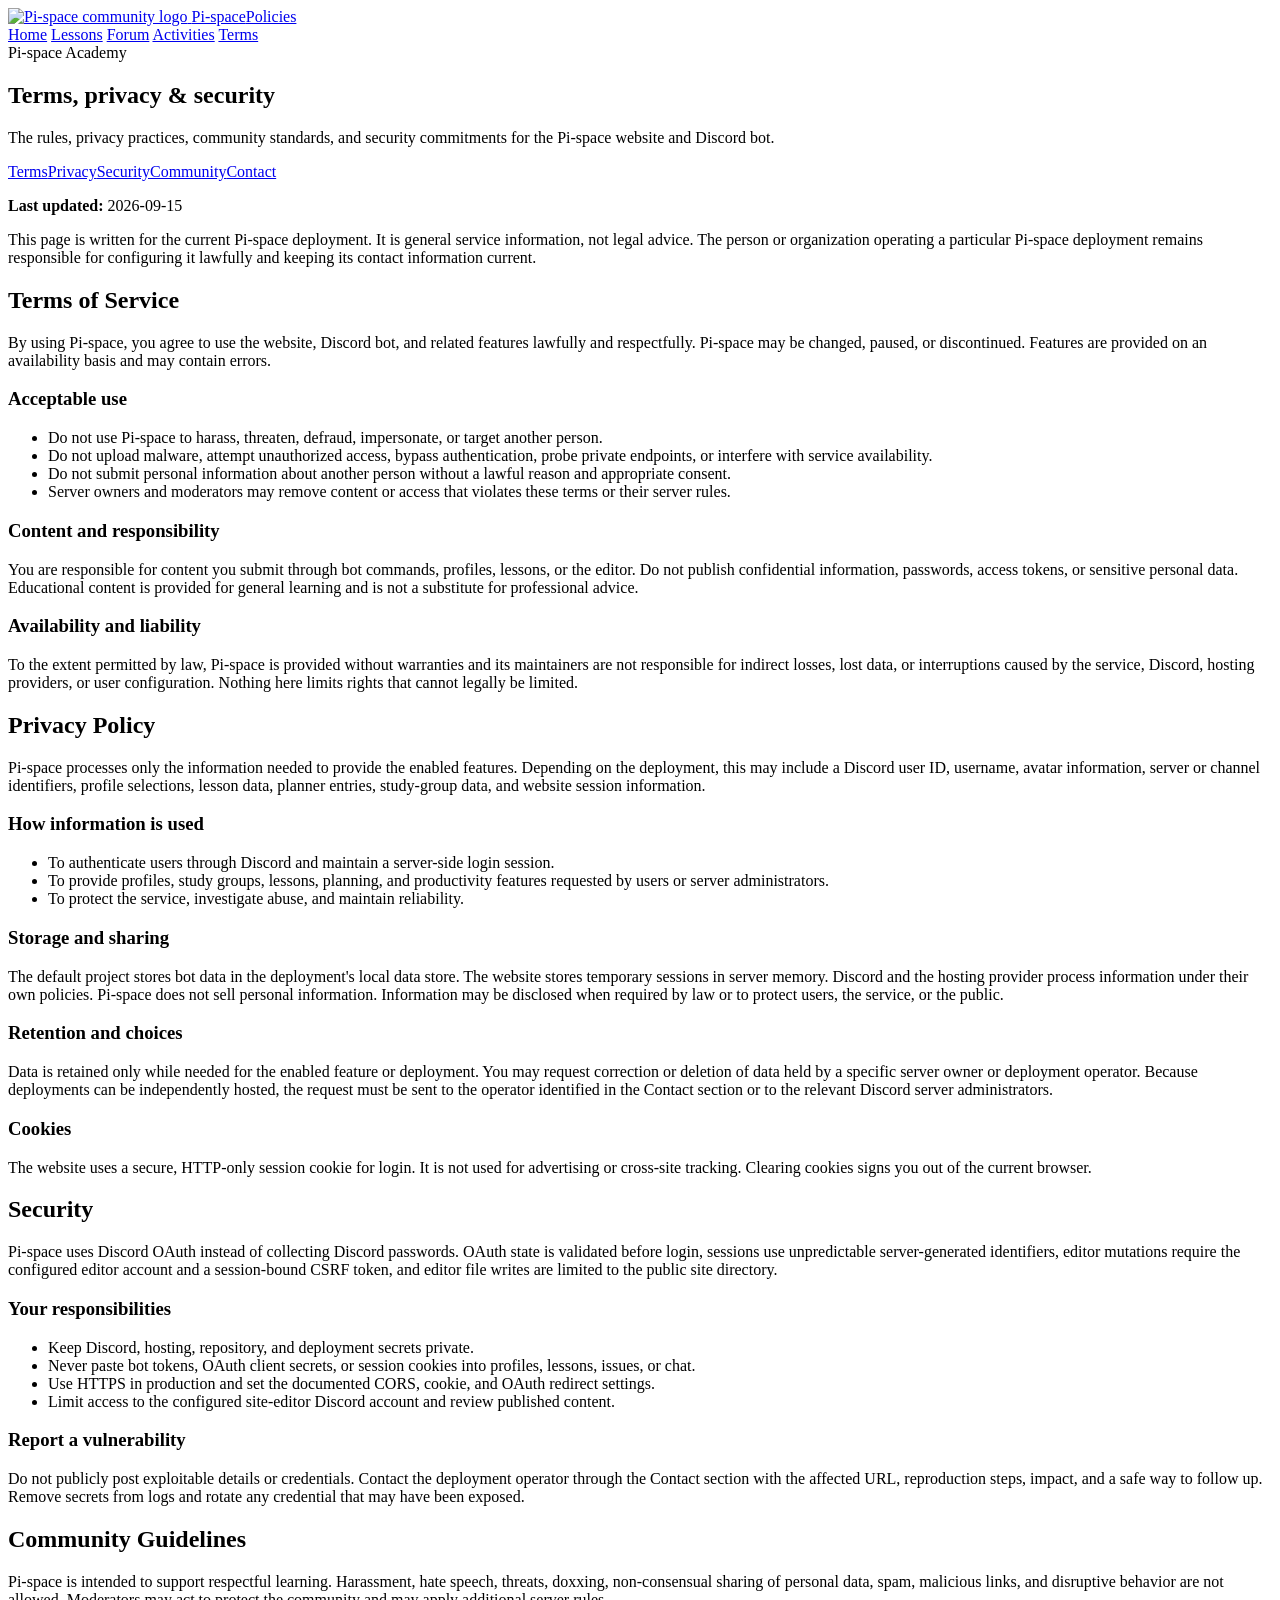
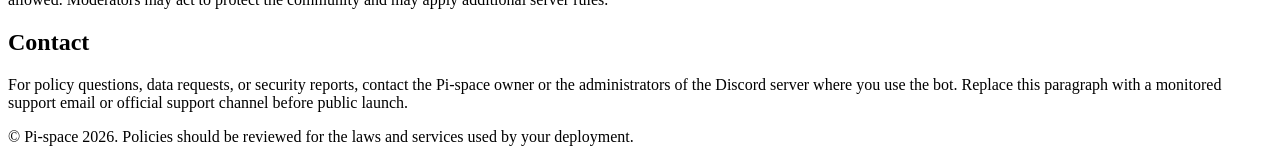
==== commit 6bf0776b: "Fix public terms page" ====
--- a/terms_and_policies.html
+++ b/terms_and_policies.html
@@ -5,25 +5,25 @@
   <meta name="viewport" content="width=device-width,initial-scale=1" />
   <meta name="description" content="Pi-space terms of service, privacy policy, community guidelines, and security information." />
   <title>Pi-space - Terms, Privacy &amp; Security</title>
-  <link rel="stylesheet" href="site/styles.css">
+  <link rel="stylesheet" href="/styles.css">
   <link rel="manifest" href="/manifest.webmanifest">
   <meta name="theme-color" content="#173f46">
 </head>
 <body>
-  <script src="site/site-config.js"></script>
-  <script src="site/auth.js"></script>
-  <script src="site/pwa.js"></script>
+  <script src="/site-config.js"></script>
+  <script src="/auth.js"></script>
+  <script src="/pwa.js"></script>
   <header class="header">
     <div class="wrap header-inner">
-      <a class="site-brand" href="site/index.html" aria-label="Pi-space home">
-        <span class="site-logo-wrap"><img class="site-logo" src="site/logo.svg" alt="Pi-space community logo" /></span>
+      <a class="site-brand" href="/index.html" aria-label="Pi-space home">
+        <span class="site-logo-wrap"><img class="site-logo" src="/logo.svg" alt="Pi-space community logo" /></span>
         <span class="site-brand-copy"><span class="site-brand-name">Pi-space</span><span class="site-brand-subtitle">Policies</span></span>
       </a>
       <nav class="site-nav" aria-label="Primary navigation">
-        <a href="site/index.html">Home</a>
-        <a href="site/lessons.html">Lessons</a>
-        <a href="site/forum.html">Forum</a>
-        <a href="site/activities.html">Activities</a>
+        <a href="/index.html">Home</a>
+        <a href="/lessons.html">Lessons</a>
+        <a href="/forum.html">Forum</a>
+        <a href="/activities.html">Activities</a>
         <a href="#terms" aria-current="page">Terms</a>
       </nav>
       <div id="auth-widget" class="auth-slot"></div>
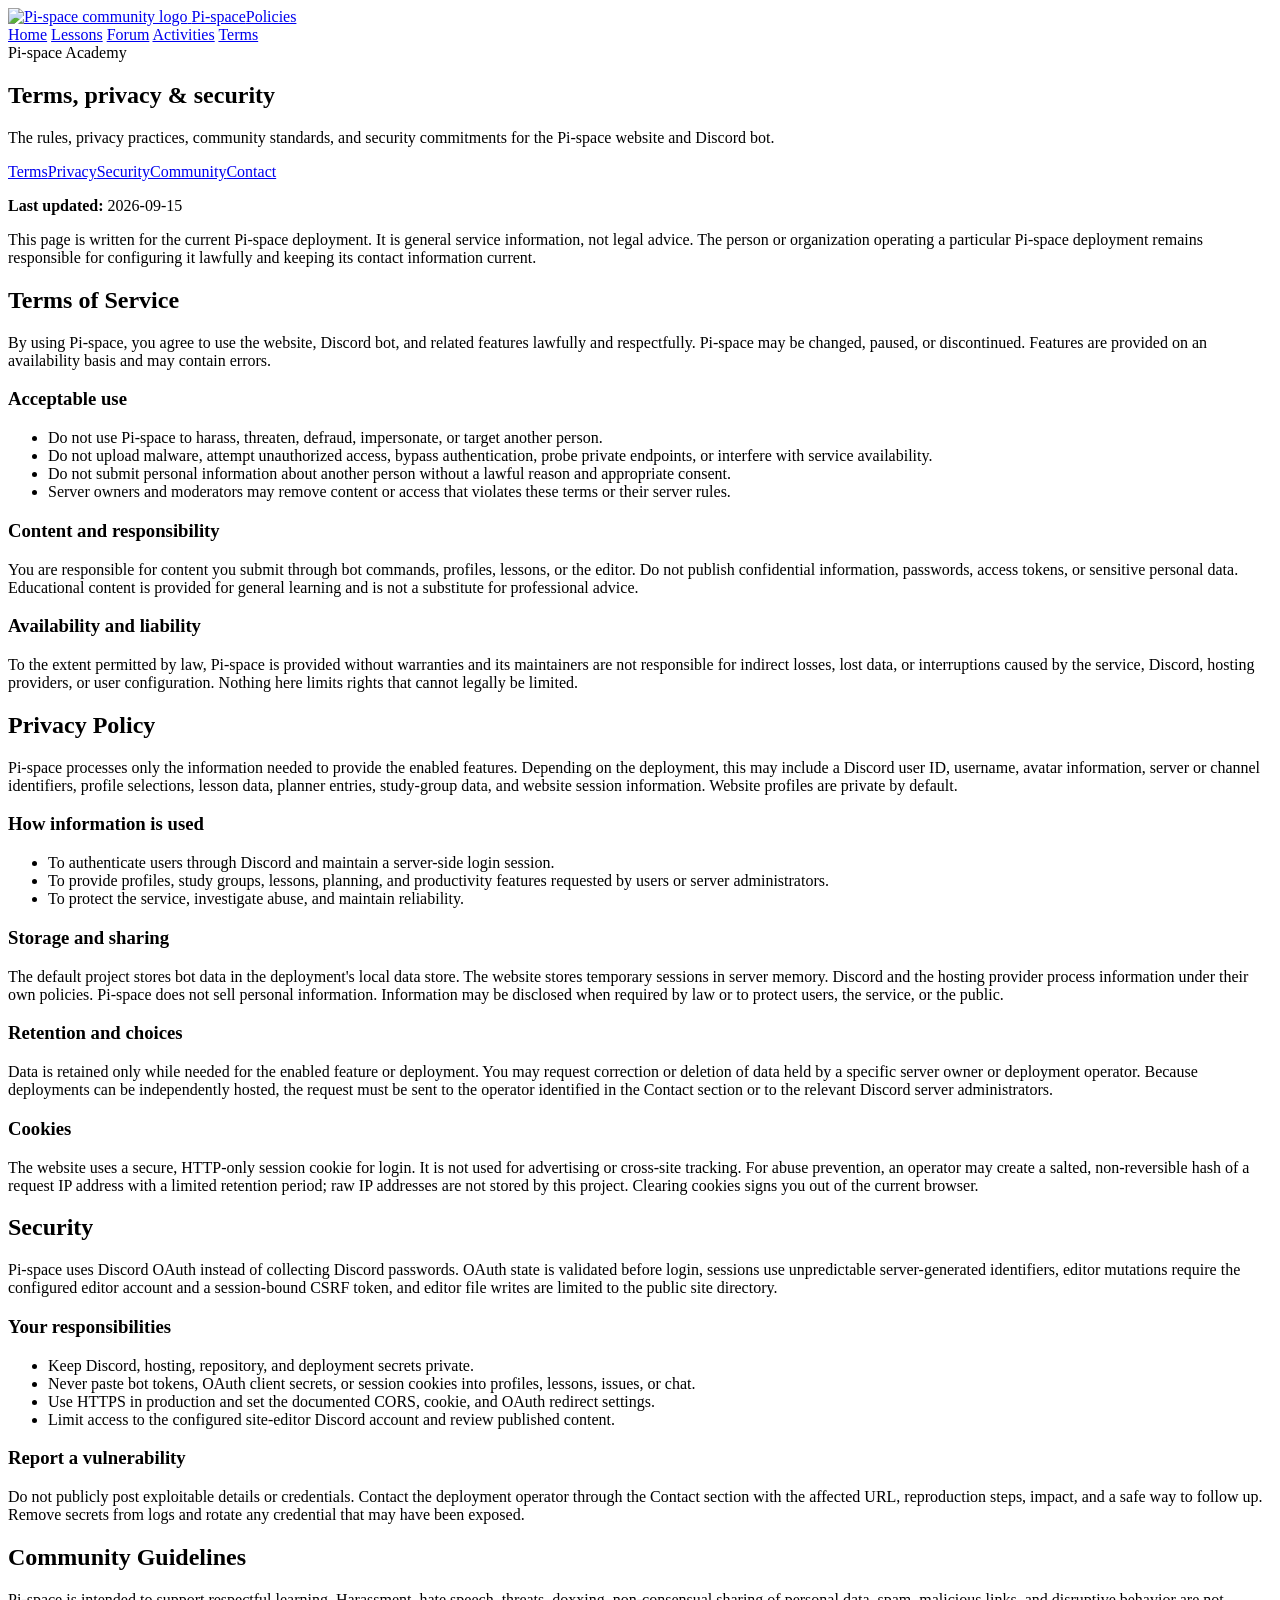
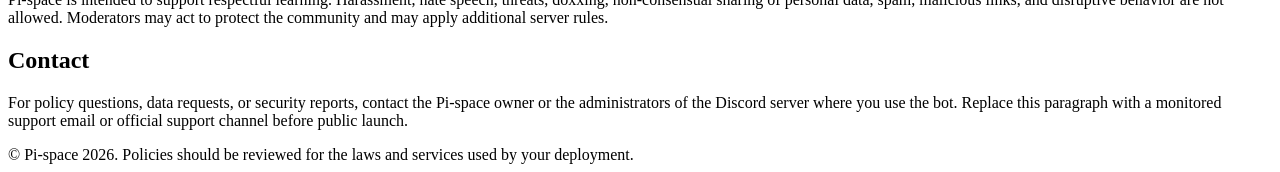
==== commit 94876a50: "Add private Discord member profiles" ====
--- a/terms_and_policies.html
+++ b/terms_and_policies.html
@@ -58,7 +58,7 @@
 
     <section id="privacy" class="card">
       <h2>Privacy Policy</h2>
-      <p>Pi-space processes only the information needed to provide the enabled features. Depending on the deployment, this may include a Discord user ID, username, avatar information, server or channel identifiers, profile selections, lesson data, planner entries, study-group data, and website session information.</p>
+      <p>Pi-space processes only the information needed to provide the enabled features. Depending on the deployment, this may include a Discord user ID, username, avatar information, server or channel identifiers, profile selections, lesson data, planner entries, study-group data, and website session information. Website profiles are private by default.</p>
       <h3>How information is used</h3>
       <ul><li>To authenticate users through Discord and maintain a server-side login session.</li><li>To provide profiles, study groups, lessons, planning, and productivity features requested by users or server administrators.</li><li>To protect the service, investigate abuse, and maintain reliability.</li></ul>
       <h3>Storage and sharing</h3>
@@ -66,7 +66,7 @@
       <h3>Retention and choices</h3>
       <p>Data is retained only while needed for the enabled feature or deployment. You may request correction or deletion of data held by a specific server owner or deployment operator. Because deployments can be independently hosted, the request must be sent to the operator identified in the Contact section or to the relevant Discord server administrators.</p>
       <h3>Cookies</h3>
-      <p>The website uses a secure, HTTP-only session cookie for login. It is not used for advertising or cross-site tracking. Clearing cookies signs you out of the current browser.</p>
+      <p>The website uses a secure, HTTP-only session cookie for login. It is not used for advertising or cross-site tracking. For abuse prevention, an operator may create a salted, non-reversible hash of a request IP address with a limited retention period; raw IP addresses are not stored by this project. Clearing cookies signs you out of the current browser.</p>
     </section>
 
     <section id="security" class="card">
